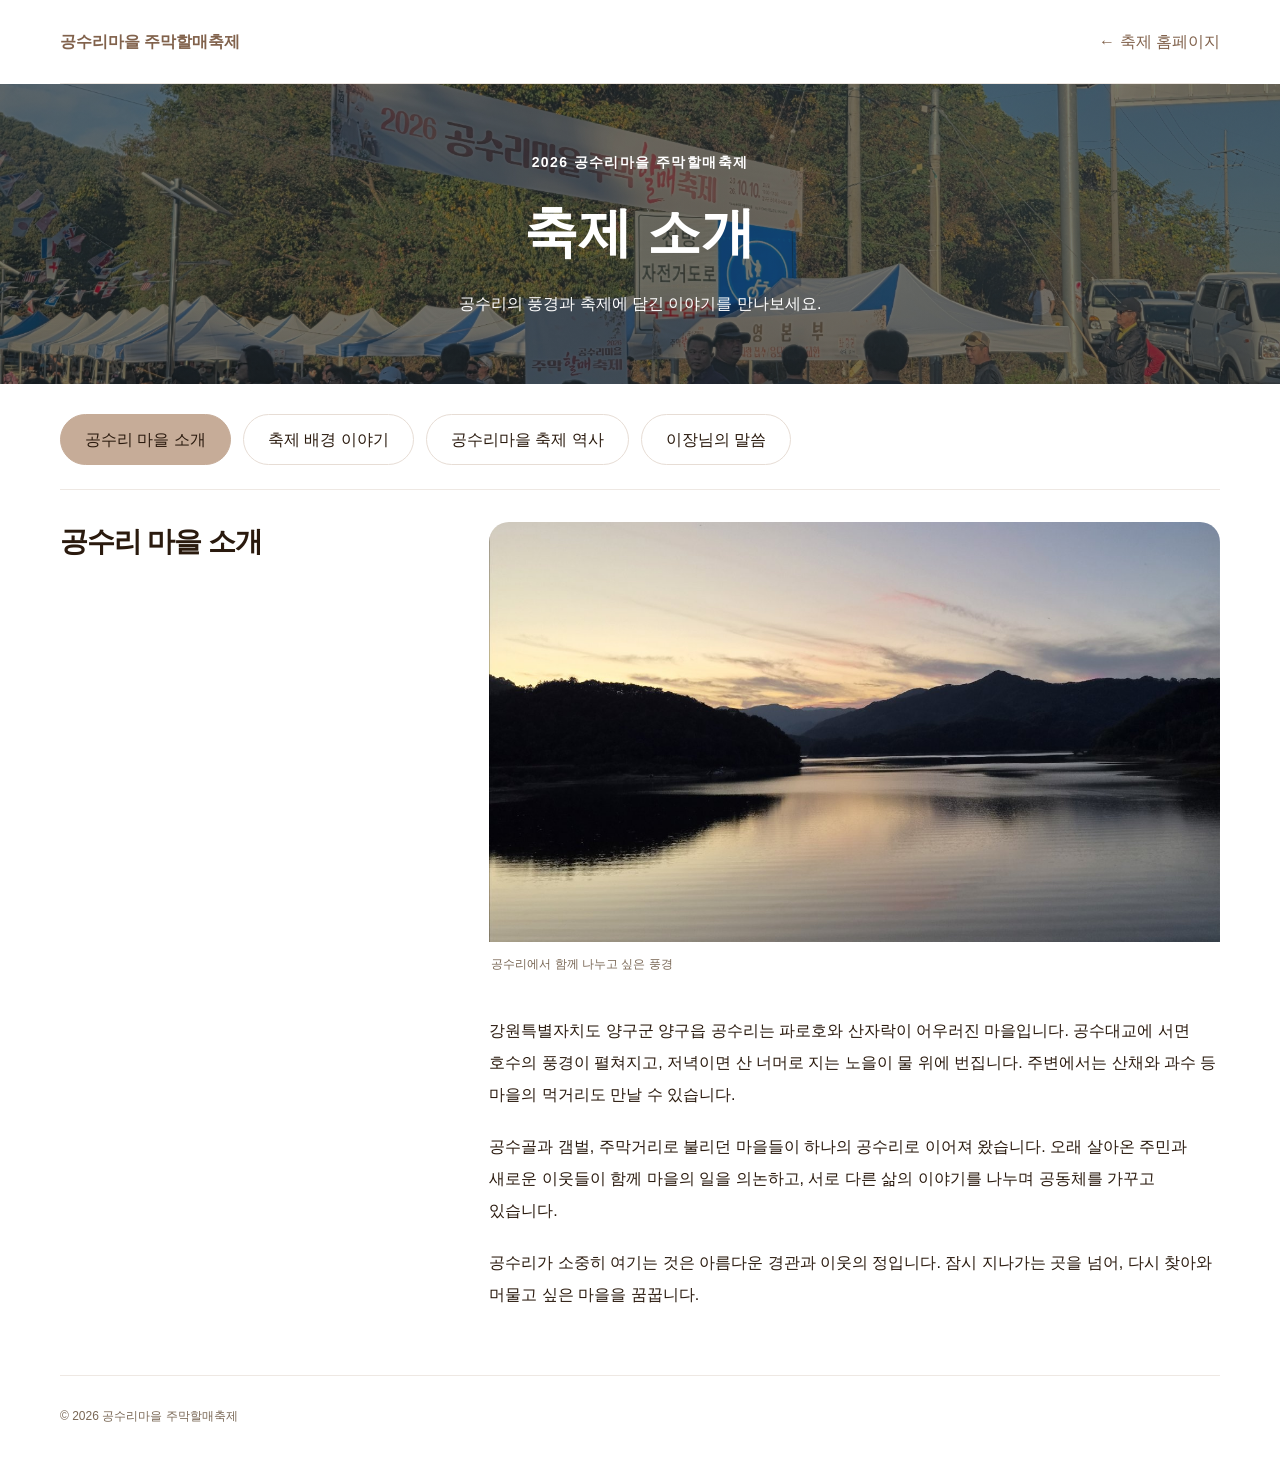
==== about.html @ dfb9f763 "Unify archive and festival introduction banners and section tabs" ====
<!doctype html>
<html lang="ko"><head><meta charset="utf-8"><meta name="viewport" content="width=device-width,initial-scale=1"><title>공수리 이야기 | 공수리마을 주막할매축제</title><meta name="description" content="파로호의 풍경과 정을 나누는 공수리마을, 주막할매축제의 시작과 이장님 인사말을 소개합니다."><link rel="stylesheet" href="style.css">
<style>
body{background:#fff;color:#2a1a0e}.story-wrap{width:min(1160px,calc(100% - 48px));margin:auto}.story-header{display:flex;justify-content:space-between;align-items:center;gap:24px;padding:28px 0;border-bottom:1px solid #eee8e3}.story-header a{text-decoration:none;color:#81624c}.story-brand{font-weight:700}.story-cover{margin:38px 0 0;overflow:hidden;border-radius:20px}.story-cover img{display:block;width:100%;height:clamp(300px,46vw,540px);object-fit:cover;object-position:center 58%}.story-cover figcaption{font-size:12px;color:#796755;padding:12px 2px;background:#fff}.story-intro{padding:40px 0 30px}.eyebrow{color:#81624c;font-size:12px;letter-spacing:.12em}.story-intro h1{font-size:clamp(34px,5vw,54px);line-height:1.3;letter-spacing:-.05em;margin:14px 0}.story-intro>p:last-child{color:#796755}.story-nav{display:flex;gap:12px;flex-wrap:wrap;padding-bottom:30px;border-bottom:1px solid #eee8e3}.story-nav a{border:1px solid #e7ddd5;border-radius:30px;padding:10px 20px;text-decoration:none;color:#81624c}.story-nav a:hover{background:#f6f1ed}.story-section{display:grid;grid-template-columns:1fr 2fr;gap:64px;padding:64px 0;border-bottom:1px solid #eee8e3;scroll-margin-top:24px}.story-section h2{font-size:28px;line-height:1.45;margin:0;letter-spacing:-.04em}.story-text p{margin:0 0 20px;line-height:2}.story-text p:last-child{margin-bottom:0}.greeting{padding:32px;background:#faf8f6;border:1px solid #eee8e3;border-radius:18px}.greeting-person{color:#796755;font-size:14px;margin-bottom:20px}.draft-label{display:inline-block;margin-bottom:20px;padding:5px 12px;border:1px solid #e7ddd5;border-radius:20px;font-size:12px;color:#81624c}.signature{text-align:right;font-weight:700}.source-note{font-size:12px;color:#796755;margin-top:24px;line-height:1.8}.source-note a{color:inherit}footer{padding:30px 0 50px;font-size:12px;color:#796755}a:focus-visible{outline:3px solid #81624c;outline-offset:4px}
@media(max-width:700px){.story-wrap{width:calc(100% - 40px)}.story-header{align-items:flex-start;flex-direction:column;gap:12px}.story-section{grid-template-columns:1fr;gap:24px;padding:40px 0}.story-section h2{font-size:25px}.greeting{padding:24px}.story-cover{margin-top:24px}.story-nav{gap:8px}.story-nav a{padding:8px 14px;font-size:13px}}
.headman-portrait{margin:24px 0 0;max-width:280px}.headman-portrait img{display:block;width:100%;height:auto;border-radius:16px}.headman-portrait figcaption{margin-top:12px;font-size:14px;color:#796755}.festival-timeline{list-style:none;padding:0 0 0 22px;margin:30px 0 0;border-left:2px solid #e7ddd5}.festival-timeline li{position:relative;padding:0 0 26px 14px}.festival-timeline li:last-child{padding-bottom:0}.festival-timeline li::before{content:"";position:absolute;left:-29px;top:8px;width:12px;height:12px;border-radius:50%;background:#c6ac98}.festival-timeline strong{display:block;margin-bottom:8px;color:#81624c;font-size:20px}.festival-timeline p{margin:0}@media(max-width:700px){.headman-portrait{max-width:220px}}

.story-intro{box-sizing:border-box;width:100vw;margin-left:calc(50% - 50vw);min-height:300px;padding:60px 24px;display:flex;flex-direction:column;align-items:center;justify-content:center;text-align:center;background:linear-gradient(rgb(25 29 27 / 60%),rgb(25 29 27 / 60%)),url("사진/배경/KakaoTalk_20261101_101232154.jpg") center 45% / cover;color:#fff}
.story-intro h1{color:#fff;margin:12px 0;font-size:clamp(36px,5vw,54px);line-height:1.7;letter-spacing:normal}.story-intro p,.story-intro>p:last-child{color:#fff;margin:0}.story-intro .eyebrow{font-size:14px;font-weight:700;letter-spacing:.1em}
.story-nav{padding-top:30px;padding-bottom:24px}.story-nav a{padding:11px 24px;color:#2a1a0e}.story-nav a[aria-current="page"]{background:#c6ac98;border-color:#c6ac98}.story-section[hidden]{display:none}.story-cover{margin:0 0 28px}.story-cover img{height:clamp(260px,38vw,420px)}.story-section{padding-top:32px}
@media(max-width:600px){.story-intro{min-height:240px}.story-nav{gap:8px}.story-nav a{padding:10px 17px}.story-cover{margin-top:0}}
</style></head><body><div class="story-wrap"><header class="story-header"><a class="story-brand" href="index.html">공수리마을 주막할매축제</a><a href="index.html#about">← 축제 홈페이지</a></header>
<main>
<div class="story-intro"><p class="eyebrow">2026 공수리마을 주막할매축제</p><h1>축제 소개</h1><p>공수리의 풍경과 축제에 담긴 이야기를 만나보세요.</p></div>
<nav class="story-nav" aria-label="축제 소개 상세 메뉴"><a href="#village">공수리 마을 소개</a><a href="#festival-story">축제 배경 이야기</a><a href="#festival-history">공수리마을 축제 역사</a><a href="#greeting">이장님의 말씀</a></nav>
<section class="story-section" id="village" aria-labelledby="village-title"><h2 id="village-title">공수리 마을 소개</h2><div class="story-text"><figure class="story-cover"><img src="assets/about/gongsuri-sunset.jpg" width="1350" height="1800" alt="산자락 너머로 노을이 번지고 잔잔한 물결에 하늘빛이 비치는 풍경"><figcaption>공수리에서 함께 나누고 싶은 풍경</figcaption></figure><p>강원특별자치도 양구군 양구읍 공수리는 파로호와 산자락이 어우러진 마을입니다. 공수대교에 서면 호수의 풍경이 펼쳐지고, 저녁이면 산 너머로 지는 노을이 물 위에 번집니다. 주변에서는 산채와 과수 등 마을의 먹거리도 만날 수 있습니다.</p><p>공수골과 갬벌, 주막거리로 불리던 마을들이 하나의 공수리로 이어져 왔습니다. 오래 살아온 주민과 새로운 이웃들이 함께 마을의 일을 의논하고, 서로 다른 삶의 이야기를 나누며 공동체를 가꾸고 있습니다.</p><p>공수리가 소중히 여기는 것은 아름다운 경관과 이웃의 정입니다. 잠시 지나가는 곳을 넘어, 다시 찾아와 머물고 싶은 마을을 꿈꿉니다.</p></div></section>
<section class="story-section" id="festival-story" aria-labelledby="festival-story-title"><h2 id="festival-story-title">축제 배경 이야기</h2><div class="story-text"><p>주막할매축제의 시작에는 마을 어르신들이 전해온 이야기가 있습니다. 옛 주막거리에서 홀로 주막을 운영하던 할머니를 주민들이 도왔고, 할머니는 한 해 한 번 국밥과 막걸리를 대접하며 감사의 마음을 전했다고 합니다.</p><p>공수리는 이 나눔의 기억을 오늘의 축제로 이어가고자 했습니다. 마을을 응원해준 분들에게 고마움을 전하고, 공수리의 풍경과 이야기를 방문객들과 함께 나누기 위해서입니다.</p><p>주민들은 함께 축제를 준비하며 역할을 나누고 서로를 배려하는 법을 배워갑니다. 주막할매축제는 먹거리와 체험을 즐기는 날이자, 주민과 방문객이 어울리며 마을의 정을 이어가는 자리입니다.</p></div></section>
<section class="story-section" id="festival-history" aria-labelledby="festival-history-title"><h2 id="festival-history-title">공수리마을<br>축제 역사</h2><div class="story-text"><p>2023년 첫 문을 연 주막할매축제는 주민들이 함께 준비하고 방문객과 정을 나누는 마을축제로 이어져 왔습니다. 2024년부터는 서울 노원구 대학들과 연합하여, 마을 주민과 대학이 함께 축제를 만들어가고 있습니다.</p><ol class="festival-timeline"><li><strong>2023 · 제1회</strong><p>주막할매의 나눔 이야기를 바탕으로 첫 축제를 열었습니다.</p></li><li><strong>2024 · 제2회</strong><p>서울 노원구 대학들과의 연합이 시작되었습니다. 주민들의 경험에 대학의 새로운 시선과 아이디어가 더해졌습니다.</p></li><li><strong>2025 · 제3회</strong><p>마을과 대학의 교류를 이어가며 함께 준비하는 축제로 발전해왔습니다.</p></li><li><strong>2026 · 제4회</strong><p>주민과 대학이 함께하는 축제를 이어가며 공수리의 풍경과 나눔의 마음을 전합니다.</p></li></ol></div></section>
<section class="story-section" id="greeting" aria-labelledby="greeting-title"><div><h2 id="greeting-title">이장님의 말씀</h2><figure class="headman-portrait"><img src="assets/about/ham-gwangbok.jpg" alt="함광복 공수리마을 이장" width="374" height="500" loading="lazy"><figcaption>공수리마을 이장 함광복</figcaption></figure></div><div><div class="greeting story-text"><p>공수리마을을 찾아주신 여러분, 반갑습니다.<br>공수리마을 이장 함광복입니다.</p>
<p>우리 공수리는 파로호의 잔잔한 물결과 산자락 너머로 지는 노을이 아름다운 마을입니다. 하지만 이 풍경보다 더 소중한 것은 서로를 돕고 정을 나누며 살아가는 주민들의 마음입니다.</p>
<p>옛날 우리 마을 주막거리에는 홀로 주막을 운영하던 할머니가 계셨다고 합니다. 주민들이 농사일을 도와드리면, 할머니는 한 해 한 번 국밥과 막걸리를 대접하며 고마움을 전하셨습니다. 주막할매축제는 그 따뜻한 나눔의 이야기를 오늘에 이어가고자 시작했습니다.</p>
<p>이 축제에는 공수리를 응원해주신 분들께 감사의 마음을 전하고, 우리 마을의 풍경과 이야기를 함께 나누고 싶은 주민들의 뜻이 담겨 있습니다. 함께 준비하고 손님을 맞이하는 과정은 우리 주민들이 서로를 이해하고 한마음이 되는 소중한 시간이기도 합니다.</p>
<p>공수리에 오시면 잠시 발걸음을 늦춰보시기 바랍니다. 파로호를 바라보고, 마을의 먹거리와 체험을 즐기며, 주민들과 정겨운 이야기도 나누어보세요. 이곳에서 보낸 하루가 여러분께 따뜻한 기억으로 남았으면 좋겠습니다.</p>
<p>앞으로도 공수리가 잠시 지나가는 곳을 넘어 다시 찾고 싶고 머물고 싶은 마을이 되도록 주민들과 함께 가꾸겠습니다. 무엇보다 서로를 배려하며 마음을 주고받는, 정이 가는 마을을 만들어가겠습니다.</p>
<p>공수리마을 주막할매축제에 여러분을 초대합니다.<br>고맙습니다.</p><p class="signature">공수리마을 이장 함광복</p></div></div></section>

</main><footer>© 2026 공수리마을 주막할매축제</footer></div>
<script>
(() => {
 const keys=['village','festival-story','festival-history','greeting'];
 const links=[...document.querySelectorAll('.story-nav a')];
 function select(){
   const active=keys.includes(location.hash.slice(1))?location.hash.slice(1):'village';
   keys.forEach(key=>document.getElementById(key).hidden=key!==active);
   links.forEach(link=>{if(link.hash==='#'+active)link.setAttribute('aria-current','page');else link.removeAttribute('aria-current');});
 }
 links.forEach(link=>link.addEventListener('click',event=>{event.preventDefault();history.pushState(null,'',link.hash);select();}));
 addEventListener('hashchange',select);addEventListener('popstate',select);select();
})();
</script></body></html>
---- style.css ----
/* 공통 색상 */
:root {
  --cream: #ffffff;
  --paper: #ffffff;
  --ink: #2a1a0e;
  --orange: #81624c;
  --green: #81624c;
  --line: #e7ddd5;
  --navy: #2a1a0e;
}

/* 기본 설정 */
* {
  box-sizing: border-box;
}

html {
  scroll-behavior: smooth;
  scroll-padding-top: 24px;
}

body {
  margin: 0;
  color: var(--ink);
  background: var(--paper);
  font-family: "Malgun Gothic", "맑은 고딕", sans-serif;
  line-height: 1.7;
  word-break: keep-all;
  overflow-wrap: anywhere;
}

a {
  color: inherit;
  text-decoration: none;
}

h1, h2, h3, p {
  margin-top: 0;
}

.container {
  width: min(1200px, 90%);
  margin: 0 auto;
}

a:focus-visible,
summary:focus-visible {
  outline: 3px solid var(--orange);
  outline-offset: 5px;
}

/* 키보드 사용자용 본문 바로가기 */
.skip-link {
  position: fixed;
  top: -100px;
  left: 15px;
  z-index: 10;
  padding: 12px 18px;
  background: var(--navy);
  color: white;
}

.skip-link:focus {
  top: 15px;
}

/* 상단 안내 */
.top-bar {
  background: var(--green);
  color: white;
  font-size: 12px;
}

.top-bar-inner {
  display: flex;
  justify-content: space-between;
  gap: 15px;
  padding: 9px 0;
}

/* 로고와 메뉴 */
.site-header {
  background: white;
  border-bottom: 1px solid var(--line);
}

.header-inner {
  display: flex;
  align-items: center;
  justify-content: space-between;
  gap: 30px;
  padding: 22px 0;
}

.brand-small {
  display: block;
  font-size: 12px;
  color: var(--orange);
  font-weight: 700;
}

.brand-title {
  display: block;
  font-size: 27px;
  font-weight: 900;
  letter-spacing: -1.5px;
}

.main-nav {
  display: flex;
  flex-wrap: wrap;
  gap: 10px 28px;
}

.main-nav a {
  padding: 8px 0;
  font-size: 15px;
  font-weight: 700;
}

.main-nav a:hover {
  color: var(--orange);
}

/* 큰 홍보 화면 */
.hero {
  position: relative;
  isolation: isolate;
  overflow: hidden;
  background-color: #ffffff;
  background-image:
    linear-gradient(90deg, rgb(255 255 255 / 8%) 0%, rgb(255 255 255 / 12%) 40%, rgb(255 255 255 / 88%) 72%, rgb(255 255 255 / 96%) 100%),
    url("사진/배경/KakaoTalk_20261101_101232154.jpg");
  background-size: cover;
  background-position: 75% center;
  background-repeat: no-repeat;
}

.hero-inner {
  position: relative;
  z-index: 1;
  display: grid;
  grid-template-columns: minmax(0, 1fr);
  justify-items: end;
  align-items: center;
  min-height: 580px;
  padding: 70px 0 100px;
}

.hero-copy {
  width: min(100%, 470px);
  text-align: right;
}

.hero-label {
  font-size: 12px;
  font-weight: 800;
  letter-spacing: 2px;
  color: var(--orange);
}

.hero-intro {
  margin: 22px 0 12px;
  font-size: 19px;
  font-weight: 700;
}

.hero h1 {
  margin-bottom: 24px;
  font-size: clamp(40px, 5vw, 68px);
  line-height: 1.2;
  letter-spacing: -3px;
}

.hero h1 span {
  color: var(--orange);
}

.hero-description {
  margin-bottom: 30px;
  font-size: 17px;
}

/* 공통 버튼 */
.button {
  display: inline-block;
  padding: 13px 22px;
  border-radius: 6px;
  font-size: 14px;
  font-weight: 700;
}

.button-dark {
  background: var(--green);
  color: white;
}

.button-dark:hover {
  background: #6e503c;
}

/* 운영 정보 */
.schedule-bar {
  background: var(--green);
  color: white;
}

.schedule-inner {
  display: grid;
  grid-template-columns: 1fr 0.8fr 1.2fr;
  gap: 30px;
  padding: 26px 0;
}

.schedule-inner > div {
  padding-left: 20px;
  border-left: 1px solid rgb(255 255 255 / 30%);
}

.schedule-label {
  display: block;
  margin-bottom: 4px;
  color: #2a1a0e;
  font-size: 12px;
}

.schedule-inner strong {
  font-size: 21px;
}

.schedule-inner small {
  font-size: 14px;
}

/* 바로가기 */
.quick-links {
  display: grid;
  grid-template-columns: repeat(4, minmax(0, 1fr));
  margin-top: 35px;
  border: 1px solid var(--line);
  border-radius: 10px;
  overflow: hidden;
}

.quick-links a {
  padding: 24px;
}

.quick-links a + a {
  border-left: 1px solid var(--line);
}

.quick-links a:hover {
  background: var(--cream);
}

.quick-links strong,
.quick-links span {
  display: block;
}

.quick-number {
  margin-bottom: 8px;
  color: var(--orange);
  font-size: 13px;
  font-weight: 800;
}

.quick-links strong {
  font-size: 18px;
}

.quick-links span:last-child {
  margin-top: 5px;
  color: #796755;
  font-size: 12px;
}

/* 섹션 공통 */
.section {
  padding-top: 90px;
  padding-bottom: 90px;
}

.eyebrow {
  margin-bottom: 10px;
  color: var(--orange);
  font-size: 12px;
  font-weight: 800;
  letter-spacing: 2px;
}

.section-heading h2 {
  margin-bottom: 18px;
  font-size: clamp(27px, 3.5vw, 38px);
  line-height: 1.4;
  letter-spacing: -1px;
}

.section-heading > p:last-child {
  color: #796755;
}

.about-description {
  max-width: 850px;
  margin-bottom: 0;
  color: #6f5b48;
  font-size: 17px;
}

/* 프로그램 카드 */
.program-section {
  background: var(--cream);
}

.program-grid {
  display: grid;
  grid-template-columns: repeat(3, minmax(0, 1fr));
  gap: 24px;
  margin-top: 30px;
}

.program-card {
  overflow: hidden;
  border: 1px solid var(--line);
  border-radius: 4px;
  background: white;
}

.card-cover {
  position: relative;
  min-height: 185px;
  padding: 30px;
  overflow: hidden;
}

.card-cover > span:first-child {
  display: block;
  font-size: 13px;
}

.card-cover strong {
  display: block;
  margin-top: 8px;
  font-size: 30px;
  letter-spacing: -1px;
}

.cover-number {
  position: absolute;
  right: 12px;
  bottom: -30px;
  font-size: 100px;
  font-weight: 900;
  opacity: 0.12;
}

.cover-craft {
  background: #ffffff;
  color: #745038;
}

.cover-drink {
  background: #ffffff;
  color: #745038;
}

.cover-story {
  background: #c6ac98;
  color: #745038;
}

.card-body {
  padding: 25px;
}

.badge {
  display: inline-block;
  padding: 4px 10px;
  border-radius: 20px;
  background: #ffffff;
  font-size: 12px;
  font-weight: 700;
}

.card-body h3 {
  margin: 16px 0 12px;
  font-size: 21px;
  line-height: 1.5;
}

.card-body > p {
  color: #6f5b48;
  font-size: 14px;
}

.card-note {
  padding-top: 15px;
  border-top: 1px solid var(--line);
  color: #796755;
  font-size: 12px;
}

.pending-program {
  margin-top: 25px;
  padding: 20px 24px;
  border: 1px dashed #d9c0a0;
  border-radius: 8px;
}

.pending-program strong {
  color: var(--orange);
  font-size: 14px;
}

.pending-program p {
  margin: 5px 0 0;
  font-size: 14px;
}

/* 이용 안내 */
.guide-grid {
  display: grid;
  grid-template-columns: repeat(3, minmax(0, 1fr));
  gap: 24px;
}

.guide-card {
  padding: 24px;
  border-top: 3px solid var(--green);
  background: #ffffff;
}

.guide-card h3 {
  font-size: 18px;
}

.guide-card p {
  margin-bottom: 0;
  color: #6f5b48;
  font-size: 14px;
}

/* 공지와 위치 */
.info-area {
  padding: 60px 0;
  background: #ffffff;
}

.info-grid {
  display: grid;
  grid-template-columns: 1fr 1fr;
  gap: 30px;
}

.info-panel {
  min-width: 0;
  padding: 32px;
  border: 1px solid var(--line);
  border-radius: 10px;
  background: white;
}

.info-panel h2 {
  font-size: 27px;
}

.notice-item {
  padding: 15px 0;
  border-top: 1px solid var(--line);
}

.notice-item summary {
  cursor: pointer;
  font-size: 14px;
  font-weight: 700;
}

.notice-item p {
  margin: 12px 0 0;
  color: #796755;
  font-size: 13px;
}

.location-panel {
  background: #ffffff;
}

.location-address {
  margin: 24px 0;
  font-size: 17px;
}

.location-panel > p:not(.eyebrow):not(.location-address) {
  color: #796755;
  font-size: 13px;
}

/* 하단 */
.festival-footer {
  padding: 35px 0;
  background: var(--navy);
  color: white;
}

.footer-inner {
  display: grid;
  grid-template-columns: 190px minmax(0, 1fr) 48px;
  gap: 30px;
}

.footer-brand span {
  display: block;
  color: #ffffff;
  font-size: 12px;
}

.footer-brand strong {
  display: block;
  margin-top: 6px;
  font-size: 24px;
  letter-spacing: -1px;
}

.footer-links {
  display: flex;
  flex-wrap: wrap;
  gap: 10px 20px;
  padding-bottom: 13px;
  margin-bottom: 14px;
  border-bottom: 1px solid #72543b;
  font-size: 13px;
}

.footer-links a:hover {
  text-decoration: underline;
}

.footer-content p {
  margin-bottom: 5px;
  color: #ffffff;
  font-size: 12px;
}

.footer-content .copyright {
  margin-top: 16px;
  color: #f6f1ed;
}

.back-top {
  display: flex;
  align-items: center;
  justify-content: center;
  width: 48px;
  height: 48px;
  background: white;
  color: var(--navy);
  font-size: 28px;
}

.festival-footer a:focus-visible {
  outline-color: #81624c;
}

.resources-list {
  padding: 0;
  margin: 24px 0 0;
  list-style: none;
  border-top: 2px solid var(--green);
}

.resource-item {
  display: flex;
  flex-wrap: wrap;
  align-items: center;
  justify-content: space-between;
  gap: 20px;
  padding: 24px 0;
  border-bottom: 1px solid var(--line);
}

.resource-item > div { flex: 1 1 240px; min-width: 0; }
.resource-item h3 { margin: 0 0 4px; font-size: 19px; }
.resource-item time { color: #796755; font-size: 13px; }
.resource-item p { margin: 8px 0 0; color: #6f5b48; font-size: 14px; }
#resources-status { color: #6f5b48; }

/* 태블릿과 작은 화면 */
@media (max-width: 1000px) {
  .header-inner {
    flex-direction: column;
    align-items: flex-start;
    gap: 15px;
  }

  .main-nav {
    gap: 8px 22px;
  }

  .quick-links {
    grid-template-columns: repeat(2, minmax(0, 1fr));
  }

  .quick-links a:nth-child(3) {
    border-left: 0;
  }

  .quick-links a:nth-child(n + 3) {
    border-top: 1px solid var(--line);
  }

  .program-grid,
  .guide-grid {
    grid-template-columns: 1fr;
  }
}

/* 휴대폰 */
@media (max-width: 650px) {
  .top-bar-inner > span {
    display: none;
  }

  .top-bar-inner {
    justify-content: flex-end;
  }

  .brand-title {
    font-size: 25px;
  }

  .main-nav {
    gap: 6px 16px;
  }

  .main-nav a {
    font-size: 13px;
  }

  .hero-inner {
    grid-template-columns: 1fr;
    min-height: auto;
    padding: 50px 0 85px;
  }

  .hero h1 {
    letter-spacing: -2px;
  }

  .hero-intro {
    font-size: 15px;
  }

  .hero-description {
    font-size: 14px;
  }

  .hero {
    background-image:
      linear-gradient(90deg, rgb(255 255 255 / 40%) 0%, rgb(255 255 255 / 86%) 45%, rgb(255 255 255 / 95%) 100%),
      url("사진/배경/KakaoTalk_20261101_101232154.jpg");
  }

  .schedule-inner {
    grid-template-columns: 1fr;
    gap: 18px;
  }

  .schedule-inner strong {
    font-size: 19px;
  }

  .quick-links a {
    padding: 18px;
  }

  .quick-links strong {
    font-size: 16px;
  }

  .section {
    padding-top: 50px;
    padding-bottom: 50px;
  }

  .about-description {
    font-size: 15px;
  }

  .info-grid {
    grid-template-columns: 1fr;
  }

  .info-panel {
    padding: 24px;
  }

  .footer-inner {
    grid-template-columns: minmax(0, 1fr) 48px;
    gap: 22px;
  }

  .footer-brand {
    grid-column: 1;
    grid-row: 1;
  }

  .back-top {
    grid-column: 2;
    grid-row: 1;
  }

  .footer-content {
    grid-column: 1 / -1;
    grid-row: 2;
  }
}

@media (prefers-reduced-motion: reduce) {
  html {
    scroll-behavior: auto;
  }
}


/* Quiet neutral surfaces with related warm accents. */
.top-bar { background:#ffffff; color:#796755; border-bottom:1px solid #eee8e3; }
.schedule-bar { background:white; color:#2a1a0e; border-bottom:1px solid #eee8e3; }
.schedule-label { color:#92704f; }
.schedule-inner > div { border-color:#eee8e3; }
.program-section, .info-area { background:#ffffff; }
.cover-craft, .cover-drink, .cover-story { background:white; color:#2a1a0e; border-top:2px solid #d8b58d; }
.card-cover > span:first-child { color:#92704f; }
.cover-number { color:#c6ac98; opacity:.18; }
.guide-card { background:transparent; border-top:1px solid #d8b58d; }
.info-panel, .location-panel { background:white; }
.badge { background:#ffffff; color:#745038; }
.card-note { border-top-color:#eee8e3; }
.quick-number { color:#81624c; }
.quick-links a:hover { background:#ffffff; }
.button-dark { background:#81624c; }
.button-dark:hover { background:#6e503c; }
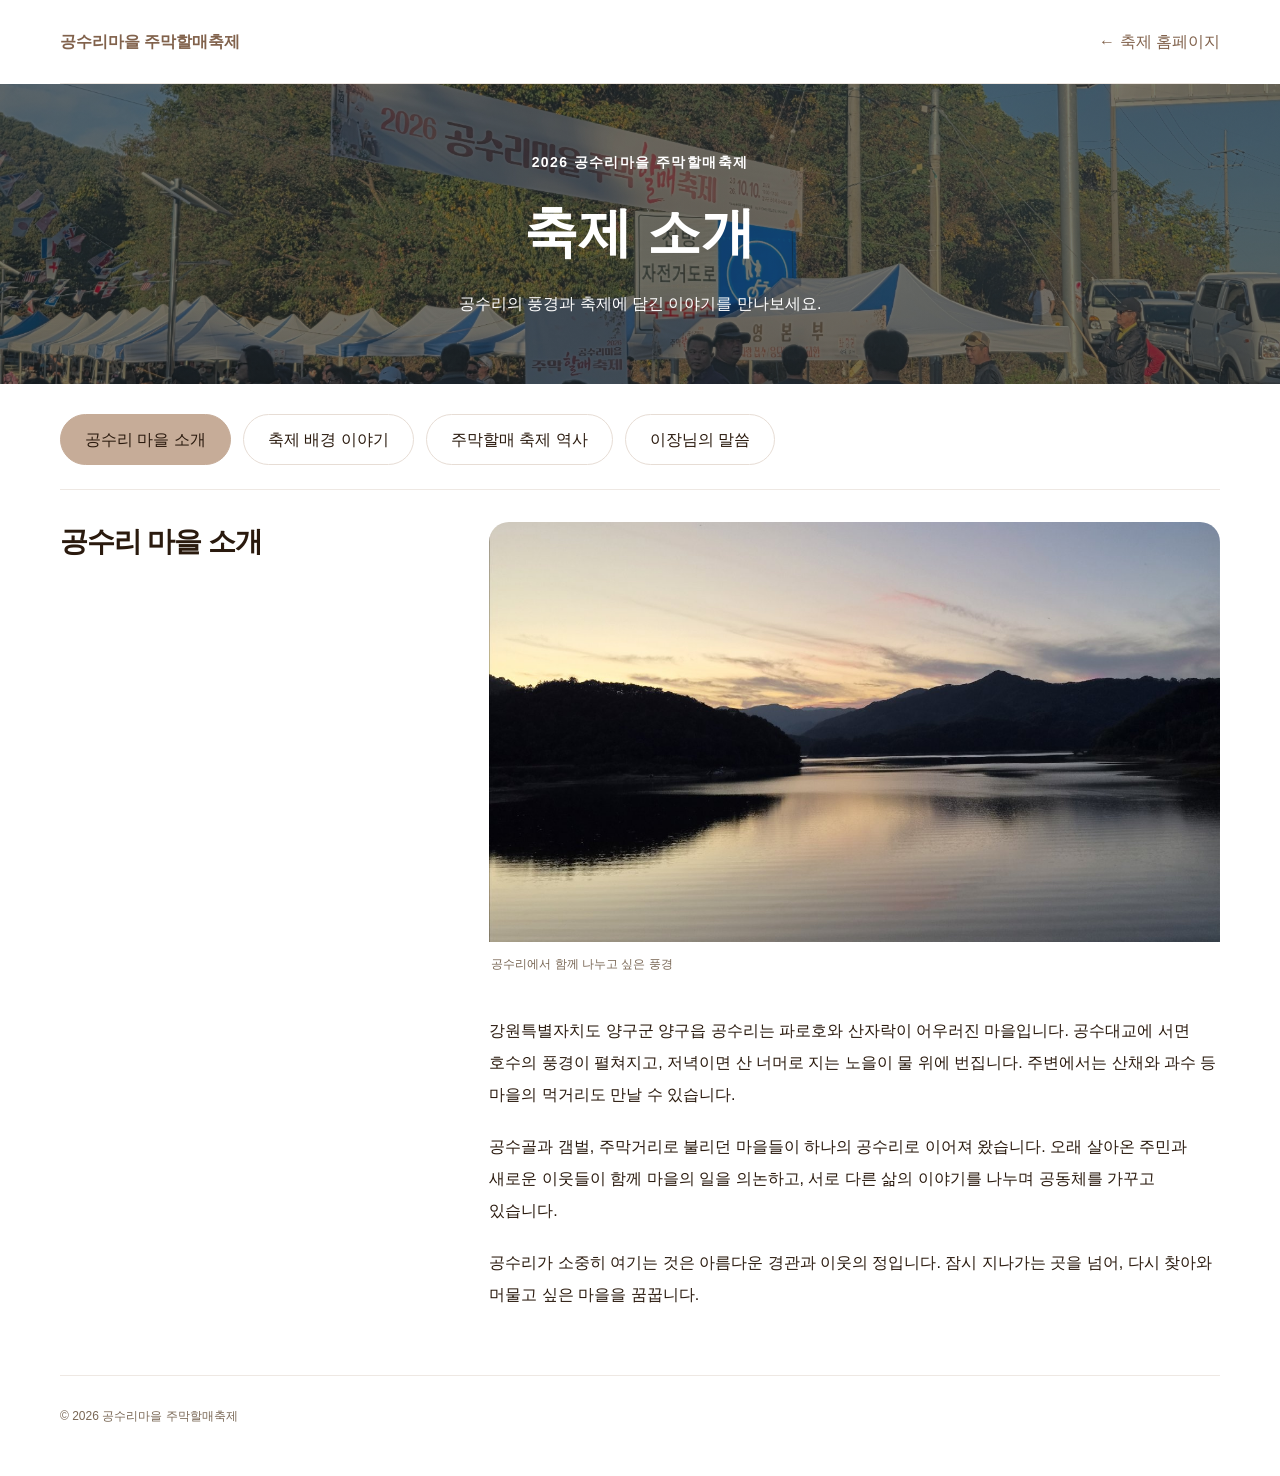
==== commit d99de918: "Rename festival history heading to 주막할매 축제 역사" ====
--- a/about.html
+++ b/about.html
@@ -12,10 +12,10 @@
 </style></head><body><div class="story-wrap"><header class="story-header"><a class="story-brand" href="index.html">공수리마을 주막할매축제</a><a href="index.html#about">← 축제 홈페이지</a></header>
 <main>
 <div class="story-intro"><p class="eyebrow">2026 공수리마을 주막할매축제</p><h1>축제 소개</h1><p>공수리의 풍경과 축제에 담긴 이야기를 만나보세요.</p></div>
-<nav class="story-nav" aria-label="축제 소개 상세 메뉴"><a href="#village">공수리 마을 소개</a><a href="#festival-story">축제 배경 이야기</a><a href="#festival-history">공수리마을 축제 역사</a><a href="#greeting">이장님의 말씀</a></nav>
+<nav class="story-nav" aria-label="축제 소개 상세 메뉴"><a href="#village">공수리 마을 소개</a><a href="#festival-story">축제 배경 이야기</a><a href="#festival-history">주막할매 축제 역사</a><a href="#greeting">이장님의 말씀</a></nav>
 <section class="story-section" id="village" aria-labelledby="village-title"><h2 id="village-title">공수리 마을 소개</h2><div class="story-text"><figure class="story-cover"><img src="assets/about/gongsuri-sunset.jpg" width="1350" height="1800" alt="산자락 너머로 노을이 번지고 잔잔한 물결에 하늘빛이 비치는 풍경"><figcaption>공수리에서 함께 나누고 싶은 풍경</figcaption></figure><p>강원특별자치도 양구군 양구읍 공수리는 파로호와 산자락이 어우러진 마을입니다. 공수대교에 서면 호수의 풍경이 펼쳐지고, 저녁이면 산 너머로 지는 노을이 물 위에 번집니다. 주변에서는 산채와 과수 등 마을의 먹거리도 만날 수 있습니다.</p><p>공수골과 갬벌, 주막거리로 불리던 마을들이 하나의 공수리로 이어져 왔습니다. 오래 살아온 주민과 새로운 이웃들이 함께 마을의 일을 의논하고, 서로 다른 삶의 이야기를 나누며 공동체를 가꾸고 있습니다.</p><p>공수리가 소중히 여기는 것은 아름다운 경관과 이웃의 정입니다. 잠시 지나가는 곳을 넘어, 다시 찾아와 머물고 싶은 마을을 꿈꿉니다.</p></div></section>
 <section class="story-section" id="festival-story" aria-labelledby="festival-story-title"><h2 id="festival-story-title">축제 배경 이야기</h2><div class="story-text"><p>주막할매축제의 시작에는 마을 어르신들이 전해온 이야기가 있습니다. 옛 주막거리에서 홀로 주막을 운영하던 할머니를 주민들이 도왔고, 할머니는 한 해 한 번 국밥과 막걸리를 대접하며 감사의 마음을 전했다고 합니다.</p><p>공수리는 이 나눔의 기억을 오늘의 축제로 이어가고자 했습니다. 마을을 응원해준 분들에게 고마움을 전하고, 공수리의 풍경과 이야기를 방문객들과 함께 나누기 위해서입니다.</p><p>주민들은 함께 축제를 준비하며 역할을 나누고 서로를 배려하는 법을 배워갑니다. 주막할매축제는 먹거리와 체험을 즐기는 날이자, 주민과 방문객이 어울리며 마을의 정을 이어가는 자리입니다.</p></div></section>
-<section class="story-section" id="festival-history" aria-labelledby="festival-history-title"><h2 id="festival-history-title">공수리마을<br>축제 역사</h2><div class="story-text"><p>2023년 첫 문을 연 주막할매축제는 주민들이 함께 준비하고 방문객과 정을 나누는 마을축제로 이어져 왔습니다. 2024년부터는 서울 노원구 대학들과 연합하여, 마을 주민과 대학이 함께 축제를 만들어가고 있습니다.</p><ol class="festival-timeline"><li><strong>2023 · 제1회</strong><p>주막할매의 나눔 이야기를 바탕으로 첫 축제를 열었습니다.</p></li><li><strong>2024 · 제2회</strong><p>서울 노원구 대학들과의 연합이 시작되었습니다. 주민들의 경험에 대학의 새로운 시선과 아이디어가 더해졌습니다.</p></li><li><strong>2025 · 제3회</strong><p>마을과 대학의 교류를 이어가며 함께 준비하는 축제로 발전해왔습니다.</p></li><li><strong>2026 · 제4회</strong><p>주민과 대학이 함께하는 축제를 이어가며 공수리의 풍경과 나눔의 마음을 전합니다.</p></li></ol></div></section>
+<section class="story-section" id="festival-history" aria-labelledby="festival-history-title"><h2 id="festival-history-title">주막할매<br>축제 역사</h2><div class="story-text"><p>2023년 첫 문을 연 주막할매축제는 주민들이 함께 준비하고 방문객과 정을 나누는 마을축제로 이어져 왔습니다. 2024년부터는 서울 노원구 대학들과 연합하여, 마을 주민과 대학이 함께 축제를 만들어가고 있습니다.</p><ol class="festival-timeline"><li><strong>2023 · 제1회</strong><p>주막할매의 나눔 이야기를 바탕으로 첫 축제를 열었습니다.</p></li><li><strong>2024 · 제2회</strong><p>서울 노원구 대학들과의 연합이 시작되었습니다. 주민들의 경험에 대학의 새로운 시선과 아이디어가 더해졌습니다.</p></li><li><strong>2025 · 제3회</strong><p>마을과 대학의 교류를 이어가며 함께 준비하는 축제로 발전해왔습니다.</p></li><li><strong>2026 · 제4회</strong><p>주민과 대학이 함께하는 축제를 이어가며 공수리의 풍경과 나눔의 마음을 전합니다.</p></li></ol></div></section>
 <section class="story-section" id="greeting" aria-labelledby="greeting-title"><div><h2 id="greeting-title">이장님의 말씀</h2><figure class="headman-portrait"><img src="assets/about/ham-gwangbok.jpg" alt="함광복 공수리마을 이장" width="374" height="500" loading="lazy"><figcaption>공수리마을 이장 함광복</figcaption></figure></div><div><div class="greeting story-text"><p>공수리마을을 찾아주신 여러분, 반갑습니다.<br>공수리마을 이장 함광복입니다.</p>
 <p>우리 공수리는 파로호의 잔잔한 물결과 산자락 너머로 지는 노을이 아름다운 마을입니다. 하지만 이 풍경보다 더 소중한 것은 서로를 돕고 정을 나누며 살아가는 주민들의 마음입니다.</p>
 <p>옛날 우리 마을 주막거리에는 홀로 주막을 운영하던 할머니가 계셨다고 합니다. 주민들이 농사일을 도와드리면, 할머니는 한 해 한 번 국밥과 막걸리를 대접하며 고마움을 전하셨습니다. 주막할매축제는 그 따뜻한 나눔의 이야기를 오늘에 이어가고자 시작했습니다.</p>
--- a/style.css
+++ b/style.css
@@ -498,14 +498,14 @@
 
 /* 하단 */
 .festival-footer {
-  padding: 35px 0;
+  padding: 35px 0 max(96px, calc(96px + env(safe-area-inset-bottom, 0px)));
   background: var(--navy);
   color: white;
 }
 
 .footer-inner {
   display: grid;
-  grid-template-columns: 190px minmax(0, 1fr) 48px;
+  grid-template-columns: 190px minmax(0, 1fr);
   gap: 30px;
 }
 
@@ -548,6 +548,10 @@
 }
 
 .back-top {
+  position: fixed;
+  right: calc(24px + env(safe-area-inset-right, 0px));
+  bottom: calc(24px + env(safe-area-inset-bottom, 0px));
+  z-index: 40;
   display: flex;
   align-items: center;
   justify-content: center;
@@ -558,6 +562,11 @@
   font-size: 28px;
 }
 
+.back-top:focus-visible {
+  outline: 3px solid #81624c;
+  outline-offset: 4px;
+}
+
 .festival-footer a:focus-visible {
   outline-color: #81624c;
 }
@@ -696,7 +705,7 @@
   }
 
   .footer-inner {
-    grid-template-columns: minmax(0, 1fr) 48px;
+    grid-template-columns: minmax(0, 1fr);
     gap: 22px;
   }
 
@@ -706,8 +715,8 @@
   }
 
   .back-top {
-    grid-column: 2;
-    grid-row: 1;
+    right: calc(16px + env(safe-area-inset-right, 0px));
+    bottom: calc(16px + env(safe-area-inset-bottom, 0px));
   }
 
   .footer-content {
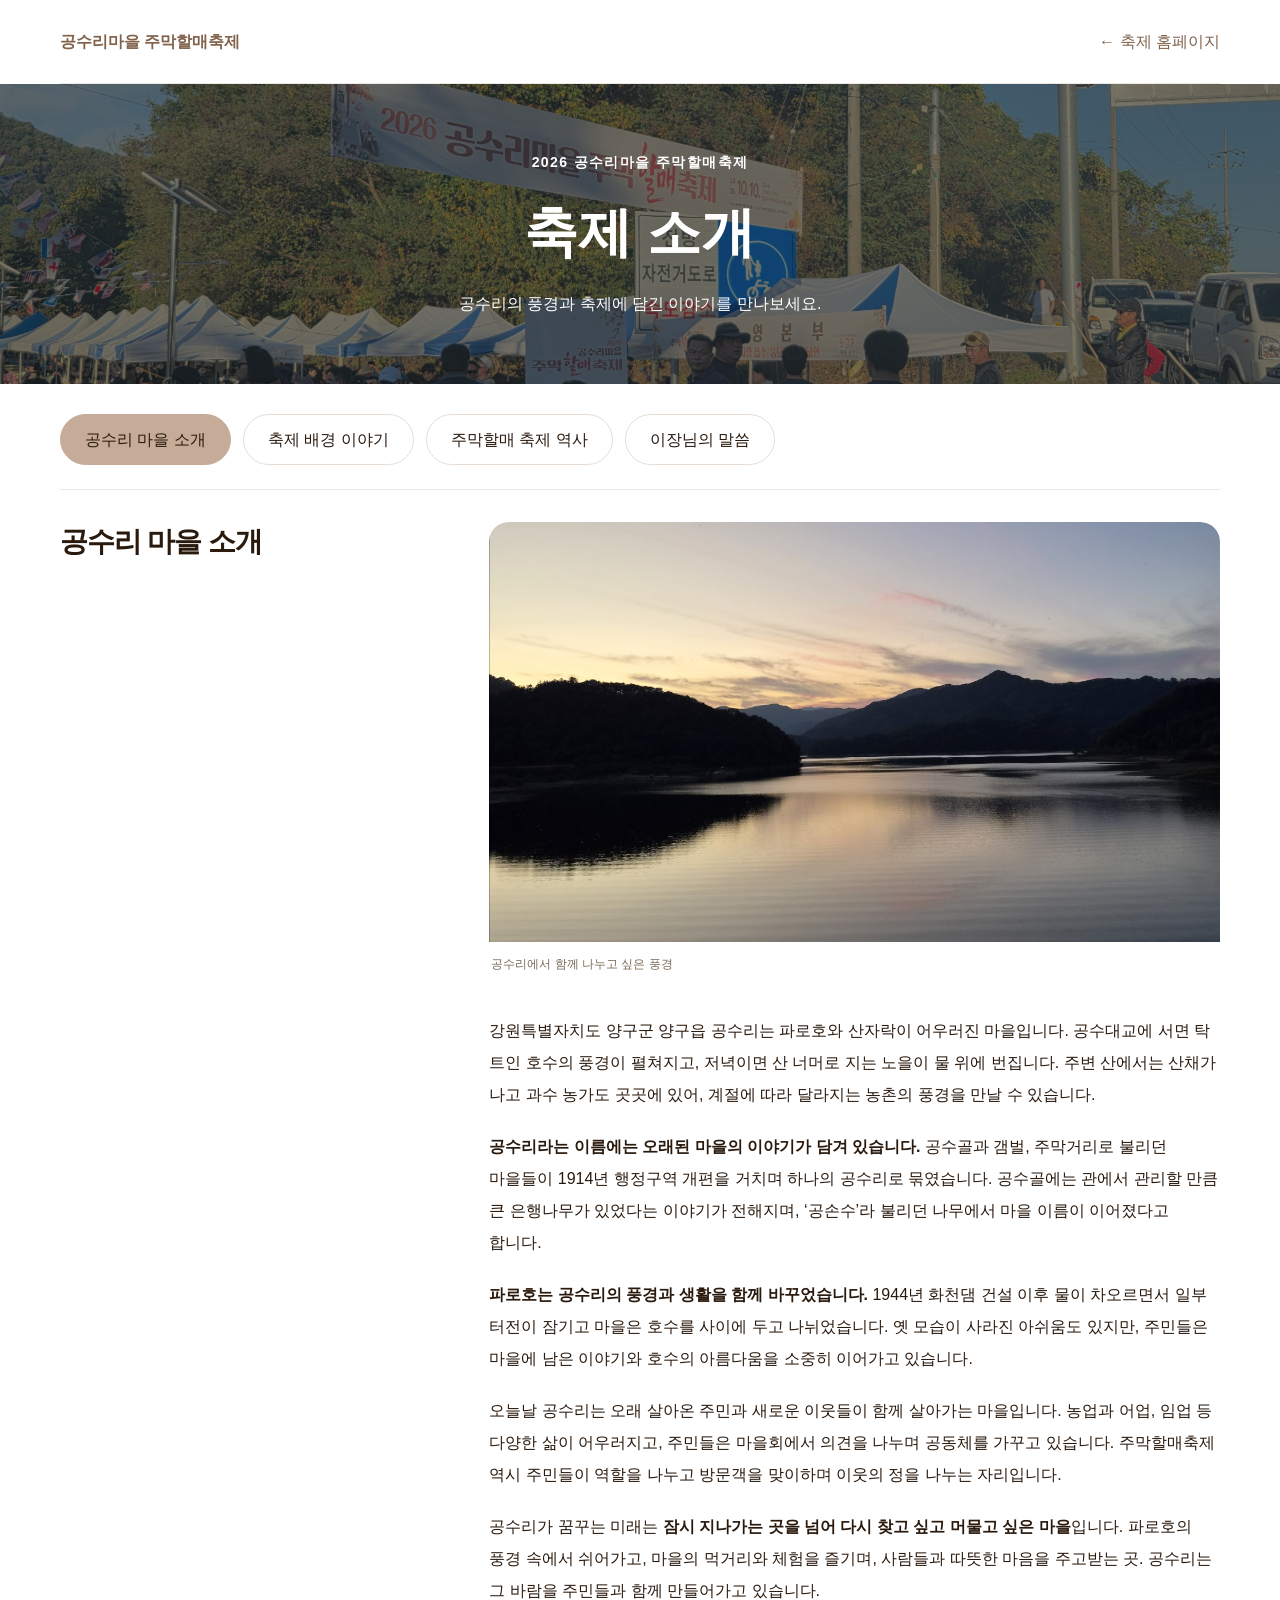
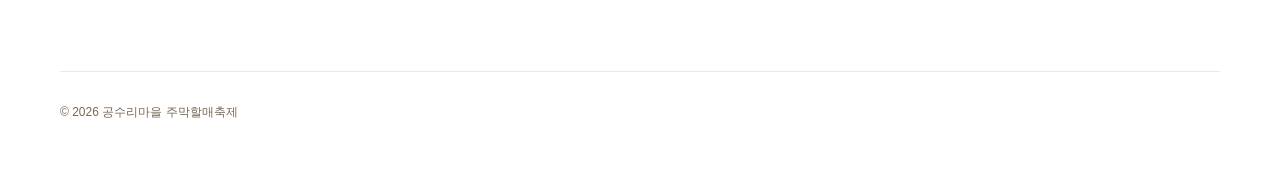
==== commit 14243f9a: "Expand village introduction with place name, lake history and community story" ====
--- a/about.html
+++ b/about.html
@@ -9,13 +9,20 @@
 .story-intro h1{color:#fff;margin:12px 0;font-size:clamp(36px,5vw,54px);line-height:1.7;letter-spacing:normal}.story-intro p,.story-intro>p:last-child{color:#fff;margin:0}.story-intro .eyebrow{font-size:14px;font-weight:700;letter-spacing:.1em}
 .story-nav{padding-top:30px;padding-bottom:24px}.story-nav a{padding:11px 24px;color:#2a1a0e}.story-nav a[aria-current="page"]{background:#c6ac98;border-color:#c6ac98}.story-section[hidden]{display:none}.story-cover{margin:0 0 28px}.story-cover img{height:clamp(260px,38vw,420px)}.story-section{padding-top:32px}
 @media(max-width:600px){.story-intro{min-height:240px}.story-nav{gap:8px}.story-nav a{padding:10px 17px}.story-cover{margin-top:0}}
+
+.history-photo-column{min-width:0}.history-preview{position:sticky;top:24px;margin:28px 0 0;border:1px solid #eee8e3;border-radius:16px;overflow:hidden;background:#faf8f6}.history-preview a{display:block}.history-preview img{display:block;width:100%;height:auto;aspect-ratio:4/3;object-fit:contain;background:#f6f1ed}.history-preview figcaption{padding:18px}.history-preview figcaption strong{display:block;font-size:20px;color:#81624c;margin-bottom:8px}.history-preview figcaption span{font-size:13px;color:#796755;line-height:1.7}.festival-timeline .history-year{display:inline-block;margin:0 0 8px;padding:5px 10px;border:1px solid transparent;border-radius:8px;background:transparent;color:#81624c;font:inherit;font-size:20px;font-weight:700;text-align:left;cursor:pointer}.festival-timeline .history-year:hover,.festival-timeline .history-year.is-selected{background:#f6f1ed;border-color:#e7ddd5}.history-year:focus-visible,.history-preview a:focus-visible{outline:3px solid #81624c;outline-offset:3px}
+@media(max-width:700px){.history-preview{position:static;max-width:440px;margin-top:20px}.history-preview img{max-height:280px}.festival-timeline .history-year{font-size:18px}}
 </style></head><body><div class="story-wrap"><header class="story-header"><a class="story-brand" href="index.html">공수리마을 주막할매축제</a><a href="index.html#about">← 축제 홈페이지</a></header>
 <main>
 <div class="story-intro"><p class="eyebrow">2026 공수리마을 주막할매축제</p><h1>축제 소개</h1><p>공수리의 풍경과 축제에 담긴 이야기를 만나보세요.</p></div>
 <nav class="story-nav" aria-label="축제 소개 상세 메뉴"><a href="#village">공수리 마을 소개</a><a href="#festival-story">축제 배경 이야기</a><a href="#festival-history">주막할매 축제 역사</a><a href="#greeting">이장님의 말씀</a></nav>
-<section class="story-section" id="village" aria-labelledby="village-title"><h2 id="village-title">공수리 마을 소개</h2><div class="story-text"><figure class="story-cover"><img src="assets/about/gongsuri-sunset.jpg" width="1350" height="1800" alt="산자락 너머로 노을이 번지고 잔잔한 물결에 하늘빛이 비치는 풍경"><figcaption>공수리에서 함께 나누고 싶은 풍경</figcaption></figure><p>강원특별자치도 양구군 양구읍 공수리는 파로호와 산자락이 어우러진 마을입니다. 공수대교에 서면 호수의 풍경이 펼쳐지고, 저녁이면 산 너머로 지는 노을이 물 위에 번집니다. 주변에서는 산채와 과수 등 마을의 먹거리도 만날 수 있습니다.</p><p>공수골과 갬벌, 주막거리로 불리던 마을들이 하나의 공수리로 이어져 왔습니다. 오래 살아온 주민과 새로운 이웃들이 함께 마을의 일을 의논하고, 서로 다른 삶의 이야기를 나누며 공동체를 가꾸고 있습니다.</p><p>공수리가 소중히 여기는 것은 아름다운 경관과 이웃의 정입니다. 잠시 지나가는 곳을 넘어, 다시 찾아와 머물고 싶은 마을을 꿈꿉니다.</p></div></section>
+<section class="story-section" id="village" aria-labelledby="village-title"><h2 id="village-title">공수리 마을 소개</h2><div class="story-text"><figure class="story-cover"><img src="assets/about/gongsuri-sunset.jpg" width="1350" height="1800" alt="산자락 너머로 노을이 번지고 잔잔한 물결에 하늘빛이 비치는 풍경"><figcaption>공수리에서 함께 나누고 싶은 풍경</figcaption></figure><p>강원특별자치도 양구군 양구읍 공수리는 파로호와 산자락이 어우러진 마을입니다. 공수대교에 서면 탁 트인 호수의 풍경이 펼쳐지고, 저녁이면 산 너머로 지는 노을이 물 위에 번집니다. 주변 산에서는 산채가 나고 과수 농가도 곳곳에 있어, 계절에 따라 달라지는 농촌의 풍경을 만날 수 있습니다.</p>
+<p><strong>공수리라는 이름에는 오래된 마을의 이야기가 담겨 있습니다.</strong> 공수골과 갬벌, 주막거리로 불리던 마을들이 1914년 행정구역 개편을 거치며 하나의 공수리로 묶였습니다. 공수골에는 관에서 관리할 만큼 큰 은행나무가 있었다는 이야기가 전해지며, ‘공손수’라 불리던 나무에서 마을 이름이 이어졌다고 합니다.</p>
+<p><strong>파로호는 공수리의 풍경과 생활을 함께 바꾸었습니다.</strong> 1944년 화천댐 건설 이후 물이 차오르면서 일부 터전이 잠기고 마을은 호수를 사이에 두고 나뉘었습니다. 옛 모습이 사라진 아쉬움도 있지만, 주민들은 마을에 남은 이야기와 호수의 아름다움을 소중히 이어가고 있습니다.</p>
+<p>오늘날 공수리는 오래 살아온 주민과 새로운 이웃들이 함께 살아가는 마을입니다. 농업과 어업, 임업 등 다양한 삶이 어우러지고, 주민들은 마을회에서 의견을 나누며 공동체를 가꾸고 있습니다. 주막할매축제 역시 주민들이 역할을 나누고 방문객을 맞이하며 이웃의 정을 나누는 자리입니다.</p>
+<p>공수리가 꿈꾸는 미래는 <strong>잠시 지나가는 곳을 넘어 다시 찾고 싶고 머물고 싶은 마을</strong>입니다. 파로호의 풍경 속에서 쉬어가고, 마을의 먹거리와 체험을 즐기며, 사람들과 따뜻한 마음을 주고받는 곳. 공수리는 그 바람을 주민들과 함께 만들어가고 있습니다.</p></div></section>
 <section class="story-section" id="festival-story" aria-labelledby="festival-story-title"><h2 id="festival-story-title">축제 배경 이야기</h2><div class="story-text"><p>주막할매축제의 시작에는 마을 어르신들이 전해온 이야기가 있습니다. 옛 주막거리에서 홀로 주막을 운영하던 할머니를 주민들이 도왔고, 할머니는 한 해 한 번 국밥과 막걸리를 대접하며 감사의 마음을 전했다고 합니다.</p><p>공수리는 이 나눔의 기억을 오늘의 축제로 이어가고자 했습니다. 마을을 응원해준 분들에게 고마움을 전하고, 공수리의 풍경과 이야기를 방문객들과 함께 나누기 위해서입니다.</p><p>주민들은 함께 축제를 준비하며 역할을 나누고 서로를 배려하는 법을 배워갑니다. 주막할매축제는 먹거리와 체험을 즐기는 날이자, 주민과 방문객이 어울리며 마을의 정을 이어가는 자리입니다.</p></div></section>
-<section class="story-section" id="festival-history" aria-labelledby="festival-history-title"><h2 id="festival-history-title">주막할매<br>축제 역사</h2><div class="story-text"><p>2023년 첫 문을 연 주막할매축제는 주민들이 함께 준비하고 방문객과 정을 나누는 마을축제로 이어져 왔습니다. 2024년부터는 서울 노원구 대학들과 연합하여, 마을 주민과 대학이 함께 축제를 만들어가고 있습니다.</p><ol class="festival-timeline"><li><strong>2023 · 제1회</strong><p>주막할매의 나눔 이야기를 바탕으로 첫 축제를 열었습니다.</p></li><li><strong>2024 · 제2회</strong><p>서울 노원구 대학들과의 연합이 시작되었습니다. 주민들의 경험에 대학의 새로운 시선과 아이디어가 더해졌습니다.</p></li><li><strong>2025 · 제3회</strong><p>마을과 대학의 교류를 이어가며 함께 준비하는 축제로 발전해왔습니다.</p></li><li><strong>2026 · 제4회</strong><p>주민과 대학이 함께하는 축제를 이어가며 공수리의 풍경과 나눔의 마음을 전합니다.</p></li></ol></div></section>
+<section class="story-section" id="festival-history" aria-labelledby="festival-history-title"><div class="history-photo-column"><h2 id="festival-history-title">주막할매<br>축제 역사</h2><figure class="history-preview" id="history-preview"><a id="history-photo-link" href="https://blog.naver.com/inyanggu/223247929161" target="_blank" rel="noopener noreferrer" aria-label="2023년 제1회 축제 보도자료 보기"><img id="history-photo" src="assets/press/press-05.jpg" alt="2023년 제1회 주막할매축제 보도 사진" width="480" height="360" loading="lazy"></a><figcaption><strong id="history-photo-year">2023년 · 제1회</strong><span id="history-photo-caption">2023년 축제 블로그 현장 후기</span></figcaption></figure></div><div class="story-text"><p>2023년 첫 문을 연 주막할매축제는 주민들이 함께 준비하고 방문객과 정을 나누는 마을축제로 이어져 왔습니다. 2024년부터는 서울 노원구 대학들과 연합하여, 마을 주민과 대학이 함께 축제를 만들어가고 있습니다.</p><ol class="festival-timeline"><li><button type="button" class="history-year is-selected" data-history-year="2023" aria-pressed="true" aria-controls="history-preview">2023 · 제1회</button><p>주막할매의 나눔 이야기를 바탕으로 첫 축제를 열었습니다.</p></li><li><button type="button" class="history-year" data-history-year="2024" aria-pressed="false" aria-controls="history-preview">2024 · 제2회</button><p>서울 노원구 대학들과의 연합이 시작되었습니다. 주민들의 경험에 대학의 새로운 시선과 아이디어가 더해졌습니다.</p></li><li><button type="button" class="history-year" data-history-year="2025" aria-pressed="false" aria-controls="history-preview">2025 · 제3회</button><p>대학생들의 참여와 공연, 다양한 체험이 어우러져 주민과 방문객이 함께 즐기는 마을 잔치로 이어졌습니다.</p></li><li><button type="button" class="history-year" data-history-year="2026" aria-pressed="false" aria-controls="history-preview">2026 · 제4회</button><p>만들기 체험과 전통놀이, 엽전 경품 응모에 국밥 나눔까지 더해 주막할매의 정을 함께 나누는 축제를 열었습니다.</p></li></ol></div></section>
 <section class="story-section" id="greeting" aria-labelledby="greeting-title"><div><h2 id="greeting-title">이장님의 말씀</h2><figure class="headman-portrait"><img src="assets/about/ham-gwangbok.jpg" alt="함광복 공수리마을 이장" width="374" height="500" loading="lazy"><figcaption>공수리마을 이장 함광복</figcaption></figure></div><div><div class="greeting story-text"><p>공수리마을을 찾아주신 여러분, 반갑습니다.<br>공수리마을 이장 함광복입니다.</p>
 <p>우리 공수리는 파로호의 잔잔한 물결과 산자락 너머로 지는 노을이 아름다운 마을입니다. 하지만 이 풍경보다 더 소중한 것은 서로를 돕고 정을 나누며 살아가는 주민들의 마음입니다.</p>
 <p>옛날 우리 마을 주막거리에는 홀로 주막을 운영하던 할머니가 계셨다고 합니다. 주민들이 농사일을 도와드리면, 할머니는 한 해 한 번 국밥과 막걸리를 대접하며 고마움을 전하셨습니다. 주막할매축제는 그 따뜻한 나눔의 이야기를 오늘에 이어가고자 시작했습니다.</p>
@@ -37,4 +44,24 @@
  links.forEach(link=>link.addEventListener('click',event=>{event.preventDefault();history.pushState(null,'',link.hash);select();}));
  addEventListener('hashchange',select);addEventListener('popstate',select);select();
 })();
+</script><script>
+(() => {
+ const photos={"2023":{"image":"assets/press/press-05.jpg","year":"2023년 · 제1회","caption":"2023년 축제 블로그 현장 후기","url":"https://blog.naver.com/inyanggu/223247929161"},"2024":{"image":"assets/press/press-14.jpg","year":"2024년 · 제2회","caption":"대학생 참여 축제 현장 기록","url":"https://yanggudmo.co.kr/dmo_news/5964"},"2025":{"image":"assets/press/press-20.jpg","year":"2025년 · 제3회","caption":"제3회 주막할매축제 현장 포토뉴스","url":"https://www.kwnews.co.kr/article/202509280019310"},"2026":{"image":"assets/press/press-36.jpg","year":"2026년 · 제4회","caption":"2026 공수리마을 주막할매축제 포토뉴스","url":"https://www.kwnews.co.kr/article/20261010500096"}};
+ const buttons=[...document.querySelectorAll('[data-history-year]')];
+ function show(year){
+  const item=photos[year];if(!item)return;
+  const image=document.getElementById('history-photo');
+  image.src=item.image;image.alt=item.year+' 주막할매축제 보도 사진';
+  document.getElementById('history-photo-year').textContent=item.year;
+  document.getElementById('history-photo-caption').textContent=item.caption;
+  const link=document.getElementById('history-photo-link');link.href=item.url;link.setAttribute('aria-label',item.year+' 축제 보도자료 보기');
+  buttons.forEach(button=>{const selected=button.dataset.historyYear===year;button.classList.toggle('is-selected',selected);button.setAttribute('aria-pressed',String(selected));});
+ }
+ buttons.forEach(button=>{
+  const activate=()=>show(button.dataset.historyYear);
+  button.closest('li').addEventListener('pointerenter',activate);
+  button.addEventListener('focus',activate);
+  button.addEventListener('click',activate);
+ });
+})();
 </script></body></html>
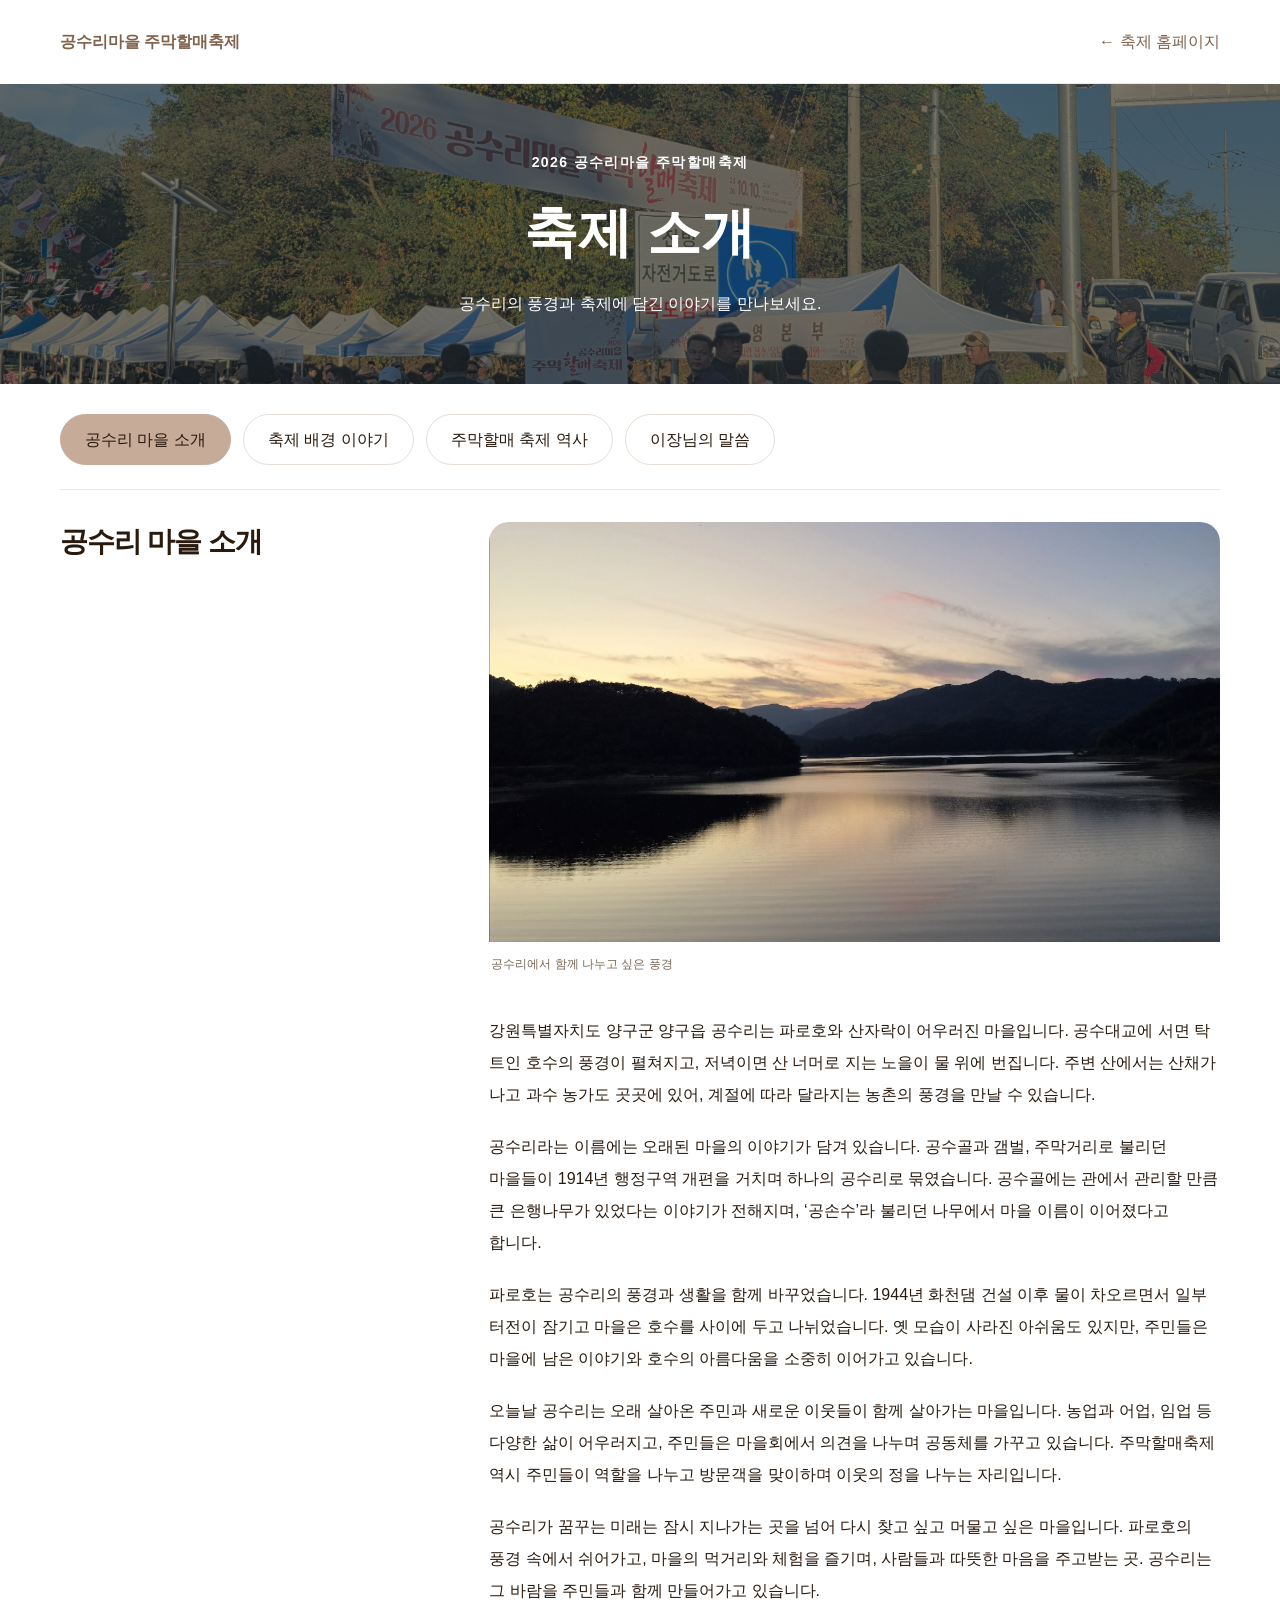
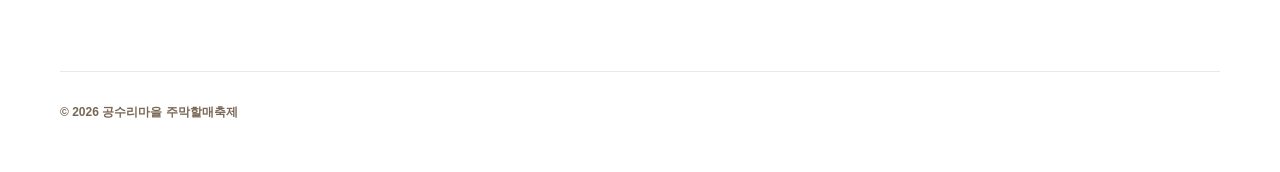
==== commit 30173905: "Remove bold emphasis from festival introduction body text" ====
--- a/about.html
+++ b/about.html
@@ -17,12 +17,17 @@
 <div class="story-intro"><p class="eyebrow">2026 공수리마을 주막할매축제</p><h1>축제 소개</h1><p>공수리의 풍경과 축제에 담긴 이야기를 만나보세요.</p></div>
 <nav class="story-nav" aria-label="축제 소개 상세 메뉴"><a href="#village">공수리 마을 소개</a><a href="#festival-story">축제 배경 이야기</a><a href="#festival-history">주막할매 축제 역사</a><a href="#greeting">이장님의 말씀</a></nav>
 <section class="story-section" id="village" aria-labelledby="village-title"><h2 id="village-title">공수리 마을 소개</h2><div class="story-text"><figure class="story-cover"><img src="assets/about/gongsuri-sunset.jpg" width="1350" height="1800" alt="산자락 너머로 노을이 번지고 잔잔한 물결에 하늘빛이 비치는 풍경"><figcaption>공수리에서 함께 나누고 싶은 풍경</figcaption></figure><p>강원특별자치도 양구군 양구읍 공수리는 파로호와 산자락이 어우러진 마을입니다. 공수대교에 서면 탁 트인 호수의 풍경이 펼쳐지고, 저녁이면 산 너머로 지는 노을이 물 위에 번집니다. 주변 산에서는 산채가 나고 과수 농가도 곳곳에 있어, 계절에 따라 달라지는 농촌의 풍경을 만날 수 있습니다.</p>
-<p><strong>공수리라는 이름에는 오래된 마을의 이야기가 담겨 있습니다.</strong> 공수골과 갬벌, 주막거리로 불리던 마을들이 1914년 행정구역 개편을 거치며 하나의 공수리로 묶였습니다. 공수골에는 관에서 관리할 만큼 큰 은행나무가 있었다는 이야기가 전해지며, ‘공손수’라 불리던 나무에서 마을 이름이 이어졌다고 합니다.</p>
-<p><strong>파로호는 공수리의 풍경과 생활을 함께 바꾸었습니다.</strong> 1944년 화천댐 건설 이후 물이 차오르면서 일부 터전이 잠기고 마을은 호수를 사이에 두고 나뉘었습니다. 옛 모습이 사라진 아쉬움도 있지만, 주민들은 마을에 남은 이야기와 호수의 아름다움을 소중히 이어가고 있습니다.</p>
+<p>공수리라는 이름에는 오래된 마을의 이야기가 담겨 있습니다. 공수골과 갬벌, 주막거리로 불리던 마을들이 1914년 행정구역 개편을 거치며 하나의 공수리로 묶였습니다. 공수골에는 관에서 관리할 만큼 큰 은행나무가 있었다는 이야기가 전해지며, ‘공손수’라 불리던 나무에서 마을 이름이 이어졌다고 합니다.</p>
+<p>파로호는 공수리의 풍경과 생활을 함께 바꾸었습니다. 1944년 화천댐 건설 이후 물이 차오르면서 일부 터전이 잠기고 마을은 호수를 사이에 두고 나뉘었습니다. 옛 모습이 사라진 아쉬움도 있지만, 주민들은 마을에 남은 이야기와 호수의 아름다움을 소중히 이어가고 있습니다.</p>
 <p>오늘날 공수리는 오래 살아온 주민과 새로운 이웃들이 함께 살아가는 마을입니다. 농업과 어업, 임업 등 다양한 삶이 어우러지고, 주민들은 마을회에서 의견을 나누며 공동체를 가꾸고 있습니다. 주막할매축제 역시 주민들이 역할을 나누고 방문객을 맞이하며 이웃의 정을 나누는 자리입니다.</p>
-<p>공수리가 꿈꾸는 미래는 <strong>잠시 지나가는 곳을 넘어 다시 찾고 싶고 머물고 싶은 마을</strong>입니다. 파로호의 풍경 속에서 쉬어가고, 마을의 먹거리와 체험을 즐기며, 사람들과 따뜻한 마음을 주고받는 곳. 공수리는 그 바람을 주민들과 함께 만들어가고 있습니다.</p></div></section>
-<section class="story-section" id="festival-story" aria-labelledby="festival-story-title"><h2 id="festival-story-title">축제 배경 이야기</h2><div class="story-text"><p>주막할매축제의 시작에는 마을 어르신들이 전해온 이야기가 있습니다. 옛 주막거리에서 홀로 주막을 운영하던 할머니를 주민들이 도왔고, 할머니는 한 해 한 번 국밥과 막걸리를 대접하며 감사의 마음을 전했다고 합니다.</p><p>공수리는 이 나눔의 기억을 오늘의 축제로 이어가고자 했습니다. 마을을 응원해준 분들에게 고마움을 전하고, 공수리의 풍경과 이야기를 방문객들과 함께 나누기 위해서입니다.</p><p>주민들은 함께 축제를 준비하며 역할을 나누고 서로를 배려하는 법을 배워갑니다. 주막할매축제는 먹거리와 체험을 즐기는 날이자, 주민과 방문객이 어울리며 마을의 정을 이어가는 자리입니다.</p></div></section>
-<section class="story-section" id="festival-history" aria-labelledby="festival-history-title"><div class="history-photo-column"><h2 id="festival-history-title">주막할매<br>축제 역사</h2><figure class="history-preview" id="history-preview"><a id="history-photo-link" href="https://blog.naver.com/inyanggu/223247929161" target="_blank" rel="noopener noreferrer" aria-label="2023년 제1회 축제 보도자료 보기"><img id="history-photo" src="assets/press/press-05.jpg" alt="2023년 제1회 주막할매축제 보도 사진" width="480" height="360" loading="lazy"></a><figcaption><strong id="history-photo-year">2023년 · 제1회</strong><span id="history-photo-caption">2023년 축제 블로그 현장 후기</span></figcaption></figure></div><div class="story-text"><p>2023년 첫 문을 연 주막할매축제는 주민들이 함께 준비하고 방문객과 정을 나누는 마을축제로 이어져 왔습니다. 2024년부터는 서울 노원구 대학들과 연합하여, 마을 주민과 대학이 함께 축제를 만들어가고 있습니다.</p><ol class="festival-timeline"><li><button type="button" class="history-year is-selected" data-history-year="2023" aria-pressed="true" aria-controls="history-preview">2023 · 제1회</button><p>주막할매의 나눔 이야기를 바탕으로 첫 축제를 열었습니다.</p></li><li><button type="button" class="history-year" data-history-year="2024" aria-pressed="false" aria-controls="history-preview">2024 · 제2회</button><p>서울 노원구 대학들과의 연합이 시작되었습니다. 주민들의 경험에 대학의 새로운 시선과 아이디어가 더해졌습니다.</p></li><li><button type="button" class="history-year" data-history-year="2025" aria-pressed="false" aria-controls="history-preview">2025 · 제3회</button><p>대학생들의 참여와 공연, 다양한 체험이 어우러져 주민과 방문객이 함께 즐기는 마을 잔치로 이어졌습니다.</p></li><li><button type="button" class="history-year" data-history-year="2026" aria-pressed="false" aria-controls="history-preview">2026 · 제4회</button><p>만들기 체험과 전통놀이, 엽전 경품 응모에 국밥 나눔까지 더해 주막할매의 정을 함께 나누는 축제를 열었습니다.</p></li></ol></div></section>
+<p>공수리가 꿈꾸는 미래는 잠시 지나가는 곳을 넘어 다시 찾고 싶고 머물고 싶은 마을입니다. 파로호의 풍경 속에서 쉬어가고, 마을의 먹거리와 체험을 즐기며, 사람들과 따뜻한 마음을 주고받는 곳. 공수리는 그 바람을 주민들과 함께 만들어가고 있습니다.</p></div></section>
+<section class="story-section" id="festival-story" aria-labelledby="festival-story-title"><h2 id="festival-story-title">축제 배경 이야기</h2><div class="story-text"><p>공수리 주막할매축제는 마을 어르신들이 전해온 작은 주막의 이야기에서 시작되었습니다.</p>
+<p>옛 공수리 주막거리에는 남편을 여의고 홀로 주막을 운영하던 할머니가 계셨다고 합니다. 마을 주민들은 할머니의 농사일을 도왔고, 할머니는 한 해 한 번 국밥과 막걸리를 대접하며 고마운 마음을 전했습니다. 서로의 수고를 알아주고 음식을 나누던 그 기억은 마을의 이야기로 남았습니다.</p>
+<p>주민들은 공수리만의 이야기를 찾는 과정에서 주막거리와 주막할매의 기억을 다시 꺼냈습니다. 이웃에게 받은 도움을 따뜻한 한 끼로 돌려주던 마음, 그 나눔을 오늘의 마을에서도 이어가고 싶었습니다. 공수리를 응원해준 분들에게 감사를 전하고, 마을의 풍경과 이야기를 함께 나누려는 뜻이 모여 2023년 첫 주막할매축제가 열렸습니다.</p>
+<p>축제를 준비하는 과정도 공수리에는 소중한 변화였습니다. 주민들은 함께 의견을 나누고 역할을 맡으며 서로를 이해하고 배려하는 시간을 쌓아왔습니다. 손님을 맞이하는 하루를 위해 마음을 모으는 일은 이웃의 정과 마을에 대한 자부심을 키우는 계기가 되었습니다.</p>
+<p>오늘날 주막할매축제는 먹거리와 체험을 즐기며 주민과 방문객이 어울리는 마을 잔치로 이어지고 있습니다. 옛 주막이 사람들이 쉬어가며 이야기를 나누던 곳이었듯, 축제도 누구나 편안히 머물며 정을 나누는 자리가 되고자 합니다.</p>
+<p>주막할매가 건네던 따뜻한 한 그릇처럼, 공수리를 찾는 여러분께 마을의 마음을 전합니다.</p></div></section>
+<section class="story-section" id="festival-history" aria-labelledby="festival-history-title"><div class="history-photo-column"><h2 id="festival-history-title">주막할매<br>축제 역사</h2><figure class="history-preview" id="history-preview"><a id="history-photo-link" href="https://blog.naver.com/inyanggu/223247929161" target="_blank" rel="noopener noreferrer" aria-label="2023년 제1회 축제 보도자료 보기"><img id="history-photo" src="assets/press/press-05.jpg" alt="2023년 제1회 주막할매축제 보도 사진" width="480" height="360" loading="lazy"></a><figcaption><strong id="history-photo-year">2023년 · 제1회<span id="history-photo-caption">2023년 축제 블로그 현장 후기</span></figcaption></figure></div><div class="story-text"><p>2023년 첫 문을 연 주막할매축제는 주민들이 함께 준비하고 방문객과 정을 나누는 마을축제로 이어져 왔습니다. 2024년부터는 서울 노원구 대학들과 연합하여, 마을 주민과 대학이 함께 축제를 만들어가고 있습니다.</p><ol class="festival-timeline"><li><button type="button" class="history-year is-selected" data-history-year="2023" aria-pressed="true" aria-controls="history-preview">2023 · 제1회</button><p>주막할매의 나눔 이야기를 바탕으로 첫 축제를 열었습니다.</p></li><li><button type="button" class="history-year" data-history-year="2024" aria-pressed="false" aria-controls="history-preview">2024 · 제2회</button><p>서울 노원구 대학들과의 연합이 시작되었습니다. 주민들의 경험에 대학의 새로운 시선과 아이디어가 더해졌습니다.</p></li><li><button type="button" class="history-year" data-history-year="2025" aria-pressed="false" aria-controls="history-preview">2025 · 제3회</button><p>대학생들의 참여와 공연, 다양한 체험이 어우러져 주민과 방문객이 함께 즐기는 마을 잔치로 이어졌습니다.</p></li><li><button type="button" class="history-year" data-history-year="2026" aria-pressed="false" aria-controls="history-preview">2026 · 제4회</button><p>만들기 체험과 전통놀이, 엽전 경품 응모에 국밥 나눔까지 더해 주막할매의 정을 함께 나누는 축제를 열었습니다.</p></li></ol></div></section>
 <section class="story-section" id="greeting" aria-labelledby="greeting-title"><div><h2 id="greeting-title">이장님의 말씀</h2><figure class="headman-portrait"><img src="assets/about/ham-gwangbok.jpg" alt="함광복 공수리마을 이장" width="374" height="500" loading="lazy"><figcaption>공수리마을 이장 함광복</figcaption></figure></div><div><div class="greeting story-text"><p>공수리마을을 찾아주신 여러분, 반갑습니다.<br>공수리마을 이장 함광복입니다.</p>
 <p>우리 공수리는 파로호의 잔잔한 물결과 산자락 너머로 지는 노을이 아름다운 마을입니다. 하지만 이 풍경보다 더 소중한 것은 서로를 돕고 정을 나누며 살아가는 주민들의 마음입니다.</p>
 <p>옛날 우리 마을 주막거리에는 홀로 주막을 운영하던 할머니가 계셨다고 합니다. 주민들이 농사일을 도와드리면, 할머니는 한 해 한 번 국밥과 막걸리를 대접하며 고마움을 전하셨습니다. 주막할매축제는 그 따뜻한 나눔의 이야기를 오늘에 이어가고자 시작했습니다.</p>
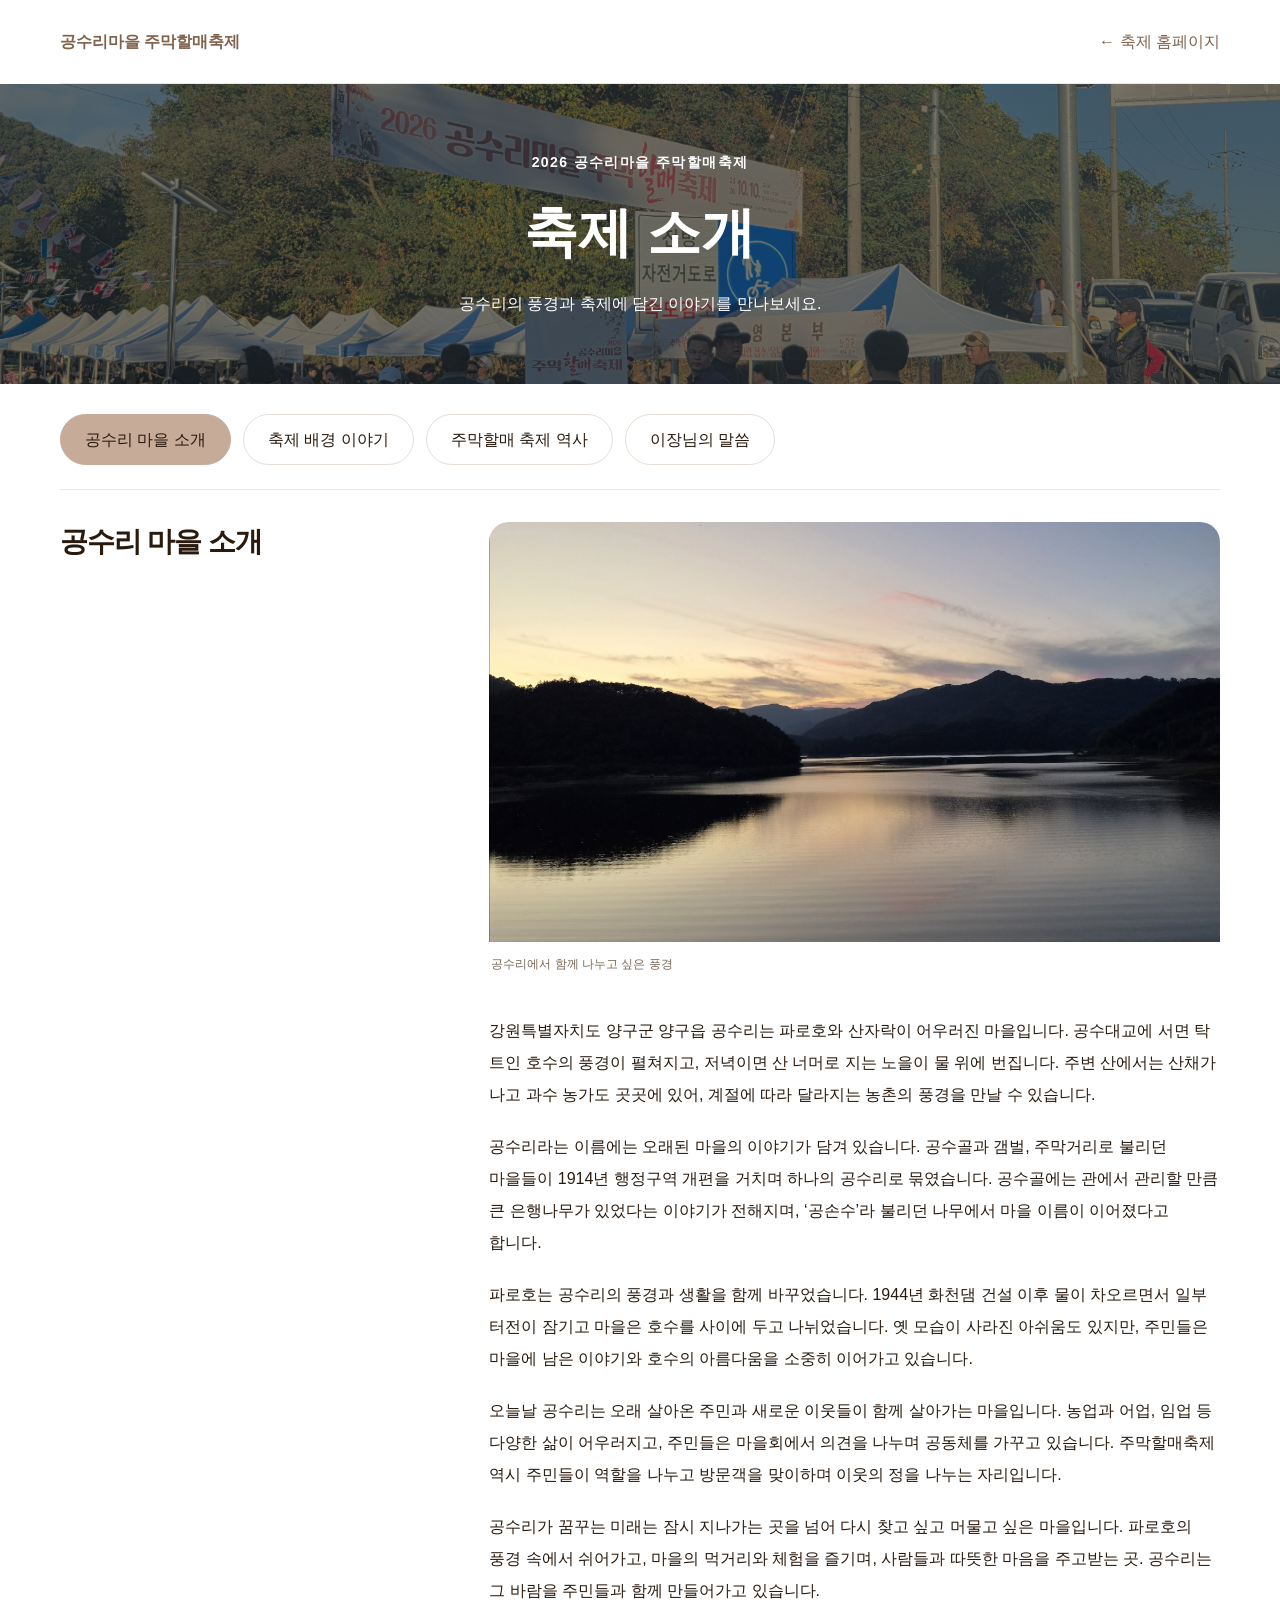
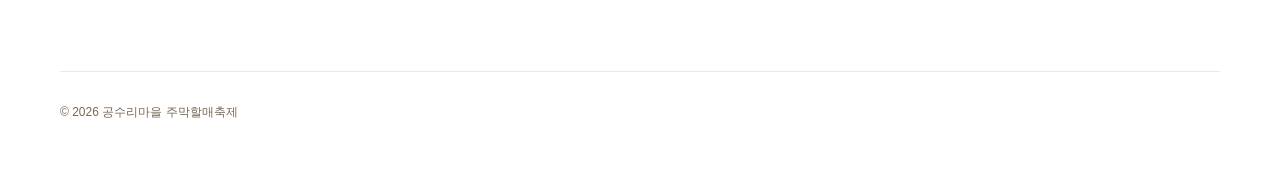
==== commit 7a07f94c: "Match history descriptions to introduction paragraph typography and fix caption markup" ====
--- a/about.html
+++ b/about.html
@@ -12,6 +12,15 @@
 
 .history-photo-column{min-width:0}.history-preview{position:sticky;top:24px;margin:28px 0 0;border:1px solid #eee8e3;border-radius:16px;overflow:hidden;background:#faf8f6}.history-preview a{display:block}.history-preview img{display:block;width:100%;height:auto;aspect-ratio:4/3;object-fit:contain;background:#f6f1ed}.history-preview figcaption{padding:18px}.history-preview figcaption strong{display:block;font-size:20px;color:#81624c;margin-bottom:8px}.history-preview figcaption span{font-size:13px;color:#796755;line-height:1.7}.festival-timeline .history-year{display:inline-block;margin:0 0 8px;padding:5px 10px;border:1px solid transparent;border-radius:8px;background:transparent;color:#81624c;font:inherit;font-size:20px;font-weight:700;text-align:left;cursor:pointer}.festival-timeline .history-year:hover,.festival-timeline .history-year.is-selected{background:#f6f1ed;border-color:#e7ddd5}.history-year:focus-visible,.history-preview a:focus-visible{outline:3px solid #81624c;outline-offset:3px}
 @media(max-width:700px){.history-preview{position:static;max-width:440px;margin-top:20px}.history-preview img{max-height:280px}.festival-timeline .history-year{font-size:18px}}
+
+#festival-history > .story-text > p,
+#festival-history .festival-timeline li > p {
+  font-family:inherit;
+  font-size:inherit;
+  font-weight:400;
+  color:#2a1a0e;
+  line-height:2;
+}
 </style></head><body><div class="story-wrap"><header class="story-header"><a class="story-brand" href="index.html">공수리마을 주막할매축제</a><a href="index.html#about">← 축제 홈페이지</a></header>
 <main>
 <div class="story-intro"><p class="eyebrow">2026 공수리마을 주막할매축제</p><h1>축제 소개</h1><p>공수리의 풍경과 축제에 담긴 이야기를 만나보세요.</p></div>
@@ -27,7 +36,7 @@
 <p>축제를 준비하는 과정도 공수리에는 소중한 변화였습니다. 주민들은 함께 의견을 나누고 역할을 맡으며 서로를 이해하고 배려하는 시간을 쌓아왔습니다. 손님을 맞이하는 하루를 위해 마음을 모으는 일은 이웃의 정과 마을에 대한 자부심을 키우는 계기가 되었습니다.</p>
 <p>오늘날 주막할매축제는 먹거리와 체험을 즐기며 주민과 방문객이 어울리는 마을 잔치로 이어지고 있습니다. 옛 주막이 사람들이 쉬어가며 이야기를 나누던 곳이었듯, 축제도 누구나 편안히 머물며 정을 나누는 자리가 되고자 합니다.</p>
 <p>주막할매가 건네던 따뜻한 한 그릇처럼, 공수리를 찾는 여러분께 마을의 마음을 전합니다.</p></div></section>
-<section class="story-section" id="festival-history" aria-labelledby="festival-history-title"><div class="history-photo-column"><h2 id="festival-history-title">주막할매<br>축제 역사</h2><figure class="history-preview" id="history-preview"><a id="history-photo-link" href="https://blog.naver.com/inyanggu/223247929161" target="_blank" rel="noopener noreferrer" aria-label="2023년 제1회 축제 보도자료 보기"><img id="history-photo" src="assets/press/press-05.jpg" alt="2023년 제1회 주막할매축제 보도 사진" width="480" height="360" loading="lazy"></a><figcaption><strong id="history-photo-year">2023년 · 제1회<span id="history-photo-caption">2023년 축제 블로그 현장 후기</span></figcaption></figure></div><div class="story-text"><p>2023년 첫 문을 연 주막할매축제는 주민들이 함께 준비하고 방문객과 정을 나누는 마을축제로 이어져 왔습니다. 2024년부터는 서울 노원구 대학들과 연합하여, 마을 주민과 대학이 함께 축제를 만들어가고 있습니다.</p><ol class="festival-timeline"><li><button type="button" class="history-year is-selected" data-history-year="2023" aria-pressed="true" aria-controls="history-preview">2023 · 제1회</button><p>주막할매의 나눔 이야기를 바탕으로 첫 축제를 열었습니다.</p></li><li><button type="button" class="history-year" data-history-year="2024" aria-pressed="false" aria-controls="history-preview">2024 · 제2회</button><p>서울 노원구 대학들과의 연합이 시작되었습니다. 주민들의 경험에 대학의 새로운 시선과 아이디어가 더해졌습니다.</p></li><li><button type="button" class="history-year" data-history-year="2025" aria-pressed="false" aria-controls="history-preview">2025 · 제3회</button><p>대학생들의 참여와 공연, 다양한 체험이 어우러져 주민과 방문객이 함께 즐기는 마을 잔치로 이어졌습니다.</p></li><li><button type="button" class="history-year" data-history-year="2026" aria-pressed="false" aria-controls="history-preview">2026 · 제4회</button><p>만들기 체험과 전통놀이, 엽전 경품 응모에 국밥 나눔까지 더해 주막할매의 정을 함께 나누는 축제를 열었습니다.</p></li></ol></div></section>
+<section class="story-section" id="festival-history" aria-labelledby="festival-history-title"><div class="history-photo-column"><h2 id="festival-history-title">주막할매<br>축제 역사</h2><figure class="history-preview" id="history-preview"><a id="history-photo-link" href="https://blog.naver.com/inyanggu/223247929161" target="_blank" rel="noopener noreferrer" aria-label="2023년 제1회 축제 보도자료 보기"><img id="history-photo" src="assets/press/press-05.jpg" alt="2023년 제1회 주막할매축제 보도 사진" width="480" height="360" loading="lazy"></a><figcaption><strong id="history-photo-year">2023년 · 제1회</strong><span id="history-photo-caption">2023년 축제 블로그 현장 후기</span></figcaption></figure></div><div class="story-text"><p>2023년 첫 문을 연 주막할매축제는 주민들이 함께 준비하고 방문객과 정을 나누는 마을축제로 이어져 왔습니다. 2024년부터는 서울 노원구 대학들과 연합하여, 마을 주민과 대학이 함께 축제를 만들어가고 있습니다.</p><ol class="festival-timeline"><li><button type="button" class="history-year is-selected" data-history-year="2023" aria-pressed="true" aria-controls="history-preview">2023 · 제1회</button><p>주막할매의 나눔 이야기를 바탕으로 첫 축제를 열었습니다.</p></li><li><button type="button" class="history-year" data-history-year="2024" aria-pressed="false" aria-controls="history-preview">2024 · 제2회</button><p>서울 노원구 대학들과의 연합이 시작되었습니다. 주민들의 경험에 대학의 새로운 시선과 아이디어가 더해졌습니다.</p></li><li><button type="button" class="history-year" data-history-year="2025" aria-pressed="false" aria-controls="history-preview">2025 · 제3회</button><p>대학생들의 참여와 공연, 다양한 체험이 어우러져 주민과 방문객이 함께 즐기는 마을 잔치로 이어졌습니다.</p></li><li><button type="button" class="history-year" data-history-year="2026" aria-pressed="false" aria-controls="history-preview">2026 · 제4회</button><p>만들기 체험과 전통놀이, 엽전 경품 응모에 국밥 나눔까지 더해 주막할매의 정을 함께 나누는 축제를 열었습니다.</p></li></ol></div></section>
 <section class="story-section" id="greeting" aria-labelledby="greeting-title"><div><h2 id="greeting-title">이장님의 말씀</h2><figure class="headman-portrait"><img src="assets/about/ham-gwangbok.jpg" alt="함광복 공수리마을 이장" width="374" height="500" loading="lazy"><figcaption>공수리마을 이장 함광복</figcaption></figure></div><div><div class="greeting story-text"><p>공수리마을을 찾아주신 여러분, 반갑습니다.<br>공수리마을 이장 함광복입니다.</p>
 <p>우리 공수리는 파로호의 잔잔한 물결과 산자락 너머로 지는 노을이 아름다운 마을입니다. 하지만 이 풍경보다 더 소중한 것은 서로를 돕고 정을 나누며 살아가는 주민들의 마음입니다.</p>
 <p>옛날 우리 마을 주막거리에는 홀로 주막을 운영하던 할머니가 계셨다고 합니다. 주민들이 농사일을 도와드리면, 할머니는 한 해 한 번 국밥과 막걸리를 대접하며 고마움을 전하셨습니다. 주막할매축제는 그 따뜻한 나눔의 이야기를 오늘에 이어가고자 시작했습니다.</p>
